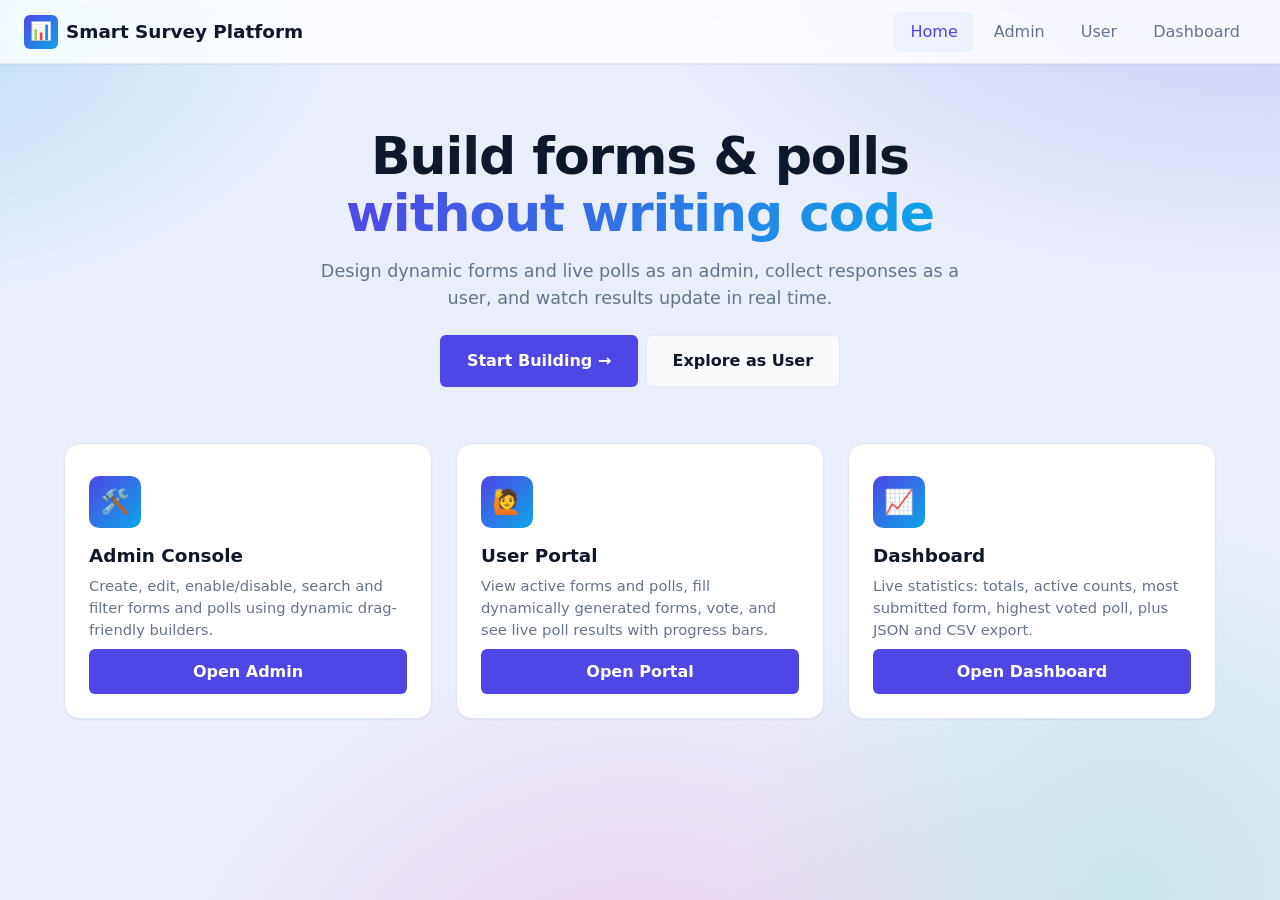
==== index.html @ 78880cef "Initial commit" ====
<!DOCTYPE html>
<html lang="en" data-theme="light">
  <head>
    <meta charset="UTF-8" />
    <meta name="viewport" content="width=device-width, initial-scale=1.0" />
    <title>Smart Survey, Forms &amp; Polling Platform</title>
    <link rel="stylesheet" href="css/style.css" />
  </head>
  <body>
    <!-- Top navigation shared across pages -->
    <header class="navbar">
      <a class="navbar__brand" href="index.html">
        <span class="navbar__logo" aria-hidden="true">📊</span>
        <span>Smart Survey Platform</span>
      </a>
      <nav class="navbar__links" aria-label="Primary">
        <a class="navbar__link" href="index.html" data-nav>Home</a>
        <a class="navbar__link" href="admin.html" data-nav>Admin</a>
        <a class="navbar__link" href="user.html" data-nav>User</a>
        <a class="navbar__link" href="dashboard.html" data-nav>Dashboard</a>
      </nav>
    </header>

    <main class="page">
      <!-- Hero -->
      <section class="hero">
        <h1 class="hero__title">
          Build forms &amp; polls
          <span class="hero__accent">without writing code</span>
        </h1>
        <p class="hero__subtitle">
          Design dynamic forms and live polls as an admin, collect responses as
          a user, and watch results update in real time.
        </p>
        <div class="hero__actions">
          <a class="btn btn--primary btn--lg" href="admin.html">Start Building →</a>
          <a class="btn btn--secondary btn--lg" href="user.html">Explore as User</a>
        </div>
      </section>

      <!-- Feature / destination cards -->
      <section class="tile-grid" aria-label="Choose a section">
        <article class="tile">
          <span class="tile__icon" aria-hidden="true">🛠️</span>
          <h3 class="tile__title">Admin Console</h3>
          <p class="tile__desc">
            Create, edit, enable/disable, search and filter forms and polls
            using dynamic drag-friendly builders.
          </p>
          <a class="btn btn--primary btn--block" href="admin.html">Open Admin</a>
        </article>

        <article class="tile">
          <span class="tile__icon" aria-hidden="true">🙋</span>
          <h3 class="tile__title">User Portal</h3>
          <p class="tile__desc">
            View active forms and polls, fill dynamically generated forms,
            vote, and see live poll results with progress bars.
          </p>
          <a class="btn btn--primary btn--block" href="user.html">Open Portal</a>
        </article>

        <article class="tile">
          <span class="tile__icon" aria-hidden="true">📈</span>
          <h3 class="tile__title">Dashboard</h3>
          <p class="tile__desc">
            Live statistics: totals, active counts, most submitted form,
            highest voted poll, plus JSON and CSV export.
          </p>
          <a class="btn btn--primary btn--block" href="dashboard.html">Open Dashboard</a>
        </article>
      </section>
    </main>

    <!-- Shared shell script (seed + theme + active nav). Loaded as a module. -->
    <script type="module" src="js/app.js"></script>
  </body>
</html>
---- css/style.css ----
/* =============================================================================
   style.css - Global styles shared across every page.
   Uses CSS variables (theming), Flexbox/Grid, and reusable class-based rules.
   ============================================================================= */

/* ---- Design tokens (light theme defaults) -------------------------------- */
:root {
  /* Colour palette */
  --color-primary: #4f46e5;
  --color-primary-dark: #4338ca;
  --color-primary-soft: #eef2ff;
  --color-info: #0ea5e9;
  --color-success: #16a34a;
  --color-warning: #d97706;
  --color-danger: #dc2626;

  /* Surfaces & text */
  --color-bg: #eaeefb;
  --color-surface: #ffffff;
  --color-surface-alt: #f8fafc;
  --color-border: #e2e8f0;
  --color-text: #0f172a;
  --color-text-muted: #64748b;

  /* Spacing scale */
  --space-xs: 0.25rem;
  --space-sm: 0.5rem;
  --space-md: 1rem;
  --space-lg: 1.5rem;
  --space-xl: 2rem;

  /* Radii & shadows */
  --radius-sm: 6px;
  --radius-md: 10px;
  --radius-lg: 16px;
  --shadow-sm: 0 1px 2px rgba(15, 23, 42, 0.06);
  --shadow-md: 0 6px 18px rgba(15, 23, 42, 0.08);
  --shadow-lg: 0 20px 40px rgba(15, 23, 42, 0.18);

  /* Layout */
  --navbar-height: 64px;
  --sidebar-width: 240px;
  --transition: 180ms ease;
  --font-sans: 'Segoe UI', system-ui, -apple-system, Roboto, Arial, sans-serif;
}

/* ---- Reset --------------------------------------------------------------- */
*,
*::before,
*::after {
  box-sizing: border-box;
  margin: 0;
  padding: 0;
}

html {
  font-size: 16px;
}

body {
  font-family: var(--font-sans);
  background-color: var(--color-bg);
  /* Colourful ambient gradient mesh so the page is never flat white. */
  background-image:
    radial-gradient(75rem 40rem at 100% -8%, rgba(99, 102, 241, 0.28), transparent 55%),
    radial-gradient(60rem 35rem at -12% 2%, rgba(14, 165, 233, 0.24), transparent 52%),
    radial-gradient(55rem 45rem at 50% 115%, rgba(236, 72, 153, 0.18), transparent 55%),
    radial-gradient(45rem 45rem at 88% 100%, rgba(16, 185, 129, 0.16), transparent 55%);
  background-attachment: fixed;
  color: var(--color-text);
  line-height: 1.5;
  min-height: 100vh;
  transition: background-color var(--transition), color var(--transition);
}

h1, h2, h3, h4 {
  line-height: 1.25;
  font-weight: 700;
}

a {
  color: inherit;
  text-decoration: none;
}

ul {
  list-style: none;
}

/* ---- Navbar -------------------------------------------------------------- */
.navbar {
  height: var(--navbar-height);
  background-color: color-mix(in srgb, var(--color-surface) 82%, transparent);
  backdrop-filter: saturate(180%) blur(12px);
  border-bottom: 1px solid var(--color-border);
  display: flex;
  align-items: center;
  justify-content: space-between;
  padding: 0 var(--space-lg);
  position: sticky;
  top: 0;
  z-index: 40;
  box-shadow: var(--shadow-sm);
}

.navbar__brand {
  display: flex;
  align-items: center;
  gap: var(--space-sm);
  font-weight: 700;
  font-size: 1.15rem;
}

.navbar__logo {
  width: 34px;
  height: 34px;
  display: grid;
  place-items: center;
  border-radius: var(--radius-sm);
  background: linear-gradient(135deg, var(--color-primary), var(--color-info));
  color: #fff;
  font-size: 1.1rem;
}

.navbar__links {
  display: flex;
  align-items: center;
  gap: var(--space-xs);
}

.navbar__link {
  padding: var(--space-sm) var(--space-md);
  border-radius: var(--radius-sm);
  color: var(--color-text-muted);
  font-weight: 500;
  transition: background-color var(--transition), color var(--transition);
}

.navbar__link:hover {
  background-color: var(--color-surface-alt);
  color: var(--color-text);
}

.navbar__link.is-active {
  background-color: var(--color-primary-soft);
  color: var(--color-primary);
}

/* ---- Buttons ------------------------------------------------------------- */
.btn {
  --btn-bg: var(--color-surface-alt);
  --btn-fg: var(--color-text);
  display: inline-flex;
  align-items: center;
  justify-content: center;
  gap: var(--space-xs);
  padding: 0.6rem 1.1rem;
  border: 1px solid transparent;
  border-radius: var(--radius-sm);
  background-color: var(--btn-bg);
  color: var(--btn-fg);
  font: inherit;
  font-weight: 600;
  cursor: pointer;
  transition: transform var(--transition), background-color var(--transition),
    box-shadow var(--transition), opacity var(--transition);
}

.btn:hover {
  transform: translateY(-1px);
  box-shadow: var(--shadow-sm);
}

.btn:active {
  transform: translateY(0);
}

.btn:disabled {
  opacity: 0.55;
  cursor: not-allowed;
  transform: none;
  box-shadow: none;
}

.btn--primary {
  --btn-bg: var(--color-primary);
  --btn-fg: #fff;
}
.btn--primary:hover {
  --btn-bg: var(--color-primary-dark);
}

.btn--secondary {
  --btn-bg: var(--color-surface-alt);
  --btn-fg: var(--color-text);
  border-color: var(--color-border);
}

.btn--danger {
  --btn-bg: var(--color-danger);
  --btn-fg: #fff;
}

.btn--sm {
  padding: 0.4rem 0.75rem;
  font-size: 0.85rem;
}

.btn--block {
  width: 100%;
}

.btn--icon {
  padding: 0.35rem 0.55rem;
  --btn-bg: transparent;
  border-color: var(--color-border);
  font-size: 0.9rem;
  line-height: 1;
}

.btn--icon.btn--danger {
  border-color: transparent;
}

/* ---- Form controls ------------------------------------------------------- */
.form-control {
  width: 100%;
  padding: 0.6rem 0.75rem;
  border: 1px solid var(--color-border);
  border-radius: var(--radius-sm);
  background-color: var(--color-surface);
  color: var(--color-text);
  font: inherit;
  transition: border-color var(--transition), box-shadow var(--transition);
}

.form-control:focus {
  outline: none;
  border-color: var(--color-primary);
  box-shadow: 0 0 0 3px var(--color-primary-soft);
}

textarea.form-control {
  resize: vertical;
}

.labeled {
  display: flex;
  flex-direction: column;
  gap: var(--space-xs);
}

.labeled__caption {
  font-size: 0.8rem;
  font-weight: 600;
  color: var(--color-text-muted);
}

.checkbox-inline {
  display: inline-flex;
  align-items: center;
  gap: var(--space-xs);
  cursor: pointer;
}

/* Radio / checkbox groups shared by builder and rendered forms */
.choice-group {
  display: flex;
  flex-direction: column;
  gap: var(--space-sm);
}

.choice {
  display: flex;
  align-items: center;
  gap: var(--space-sm);
  padding: 0.5rem 0.75rem;
  border: 1px solid var(--color-border);
  border-radius: var(--radius-sm);
  cursor: pointer;
  transition: border-color var(--transition), background-color var(--transition);
}

.choice:hover {
  border-color: var(--color-primary);
  background-color: var(--color-surface-alt);
}

/* ---- Rendered dynamic form fields --------------------------------------- */
.form-field {
  display: flex;
  flex-direction: column;
  gap: var(--space-xs);
  margin-bottom: var(--space-md);
}

.form-field__label {
  font-weight: 600;
  font-size: 0.9rem;
}

.form-field__error {
  color: var(--color-danger);
  font-size: 0.8rem;
  min-height: 1rem;
}

.form-field--error .form-control,
.form-field--error .choice-group {
  border-color: var(--color-danger);
}

/* ---- Pills / status badges ---------------------------------------------- */
.pill {
  display: inline-flex;
  align-items: center;
  padding: 0.15rem 0.6rem;
  border-radius: 999px;
  font-size: 0.75rem;
  font-weight: 700;
  text-transform: uppercase;
  letter-spacing: 0.03em;
}

.pill--active {
  background-color: rgba(22, 163, 74, 0.15);
  color: var(--color-success);
}

.pill--inactive {
  background-color: rgba(100, 116, 139, 0.15);
  color: var(--color-text-muted);
}

.pill--info {
  background-color: var(--color-primary-soft);
  color: var(--color-primary);
  text-transform: none;
  letter-spacing: 0;
}

.pill--expired {
  background-color: rgba(217, 119, 6, 0.16);
  color: var(--color-warning);
}

/* Schedule note shown on admin form cards */
.schedule {
  color: var(--color-text-muted);
}

.schedule--expired {
  color: var(--color-warning);
  font-weight: 600;
}

/* ---- Cards / lists ------------------------------------------------------- */
.page {
  max-width: 1200px;
  margin: 0 auto;
  padding: var(--space-xl) var(--space-lg);
}

.page__header {
  display: flex;
  align-items: center;
  justify-content: space-between;
  flex-wrap: wrap;
  gap: var(--space-md);
  margin-bottom: var(--space-lg);
}

.page__title {
  font-size: 1.6rem;
}

.page__subtitle {
  color: var(--color-text-muted);
  margin-top: var(--space-xs);
}

.empty-state {
  padding: var(--space-xl);
  text-align: center;
  color: var(--color-text-muted);
  background-color: var(--color-surface);
  border: 1px dashed var(--color-border);
  border-radius: var(--radius-md);
}

/* ---- Hero (landing) ------------------------------------------------------ */
.hero {
  position: relative;
  text-align: center;
  padding: var(--space-xl) var(--space-md) var(--space-lg);
  margin-bottom: var(--space-xl);
}

.hero__title {
  font-size: clamp(2rem, 5vw, 3.25rem);
  line-height: 1.1;
  letter-spacing: -0.02em;
  margin: 0 auto var(--space-md);
  max-width: 18ch;
}

/* Gradient-filled keyword inside the hero title */
.hero__accent {
  background: linear-gradient(120deg, var(--color-primary), var(--color-info));
  -webkit-background-clip: text;
  background-clip: text;
  -webkit-text-fill-color: transparent;
  color: transparent;
}

.hero__subtitle {
  color: var(--color-text-muted);
  font-size: 1.1rem;
  max-width: 60ch;
  margin: 0 auto var(--space-lg);
}

.hero__actions {
  display: flex;
  justify-content: center;
  flex-wrap: wrap;
  gap: var(--space-sm);
}

.btn--lg {
  padding: 0.8rem 1.6rem;
  font-size: 1rem;
}

/* ---- Shared tile / feature cards ---------------------------------------- */
.tile-grid {
  display: grid;
  grid-template-columns: repeat(auto-fit, minmax(280px, 1fr));
  gap: var(--space-lg);
}

.tile {
  position: relative;
  display: flex;
  flex-direction: column;
  gap: var(--space-sm);
  padding: var(--space-xl) var(--space-lg) var(--space-lg);
  background-color: var(--color-surface);
  border: 1px solid var(--color-border);
  border-radius: var(--radius-lg);
  box-shadow: var(--shadow-sm);
  overflow: hidden;
  transition: box-shadow var(--transition), transform var(--transition),
    border-color var(--transition);
}

/* Accent bar that reveals on hover */
.tile::before {
  content: '';
  position: absolute;
  inset: 0 0 auto 0;
  height: 4px;
  background: linear-gradient(90deg, var(--color-primary), var(--color-info));
  transform: scaleX(0);
  transform-origin: left;
  transition: transform var(--transition);
}

.tile:hover {
  box-shadow: var(--shadow-md);
  transform: translateY(-4px);
  border-color: transparent;
}

.tile:hover::before {
  transform: scaleX(1);
}

/* Circular gradient icon badge for feature cards */
.tile__icon {
  width: 52px;
  height: 52px;
  display: grid;
  place-items: center;
  border-radius: var(--radius-md);
  font-size: 1.5rem;
  background: linear-gradient(135deg, var(--color-primary), var(--color-info));
  color: #fff;
  margin-bottom: var(--space-sm);
}

.tile__title {
  font-size: 1.15rem;
}

.tile__desc {
  color: var(--color-text-muted);
  font-size: 0.92rem;
  flex: 1;
}

.tile .btn {
  margin-top: auto;
}

/* ---- Toolbar (search + filter) ------------------------------------------ */
.toolbar {
  display: flex;
  flex-wrap: wrap;
  align-items: center;
  gap: var(--space-md);
  margin-bottom: var(--space-lg);
}

.toolbar__search {
  flex: 1 1 240px;
}

.toolbar__filter {
  flex: 0 0 auto;
  min-width: 150px;
}

/* ---- Modal --------------------------------------------------------------- */
.modal-overlay {
  position: fixed;
  inset: 0;
  background-color: rgba(15, 23, 42, 0.55);
  display: grid;
  place-items: center;
  padding: var(--space-lg);
  z-index: 60;
  opacity: 0;
  transition: opacity var(--transition);
}

.modal-overlay--visible {
  opacity: 1;
}

.modal__dialog {
  width: min(720px, 100%);
  max-height: 90vh;
  display: flex;
  flex-direction: column;
  background-color: var(--color-surface);
  border-radius: var(--radius-lg);
  box-shadow: var(--shadow-lg);
  transform: translateY(12px) scale(0.98);
  transition: transform var(--transition);
}

.modal-overlay--visible .modal__dialog {
  transform: translateY(0) scale(1);
}

.modal__header {
  display: flex;
  align-items: center;
  justify-content: space-between;
  padding: var(--space-lg);
  border-bottom: 1px solid var(--color-border);
}

.modal__title {
  font-size: 1.2rem;
}

.modal__body {
  padding: var(--space-lg);
  overflow-y: auto;
}

.modal__footer {
  display: flex;
  justify-content: flex-end;
  gap: var(--space-sm);
  padding: var(--space-lg);
  border-top: 1px solid var(--color-border);
}

/* ---- Toast notifications ------------------------------------------------- */
.toast-container {
  position: fixed;
  top: var(--space-lg);
  right: var(--space-lg);
  display: flex;
  flex-direction: column;
  gap: var(--space-sm);
  z-index: 80;
}

.toast {
  min-width: 240px;
  max-width: 360px;
  padding: 0.8rem 1rem;
  border-radius: var(--radius-md);
  background-color: var(--color-surface);
  color: var(--color-text);
  box-shadow: var(--shadow-md);
  border-left: 4px solid var(--color-info);
  opacity: 0;
  transform: translateX(120%);
  transition: transform var(--transition), opacity var(--transition);
}

.toast--visible {
  opacity: 1;
  transform: translateX(0);
}

.toast--success { border-left-color: var(--color-success); }
.toast--error { border-left-color: var(--color-danger); }
.toast--warning { border-left-color: var(--color-warning); }
.toast--info { border-left-color: var(--color-info); }

/* ---- Utility helpers ----------------------------------------------------- */
[hidden] {
  display: none !important;
}

/* ---- Responsive ---------------------------------------------------------- */
@media (max-width: 640px) {
  .navbar {
    padding: 0 var(--space-md);
  }
  .navbar__link {
    padding: var(--space-xs) var(--space-sm);
    font-size: 0.9rem;
  }
  .page {
    padding: var(--space-lg) var(--space-md);
  }
  .modal__footer {
    flex-direction: column-reverse;
  }
  .modal__footer .btn {
    width: 100%;
  }
}
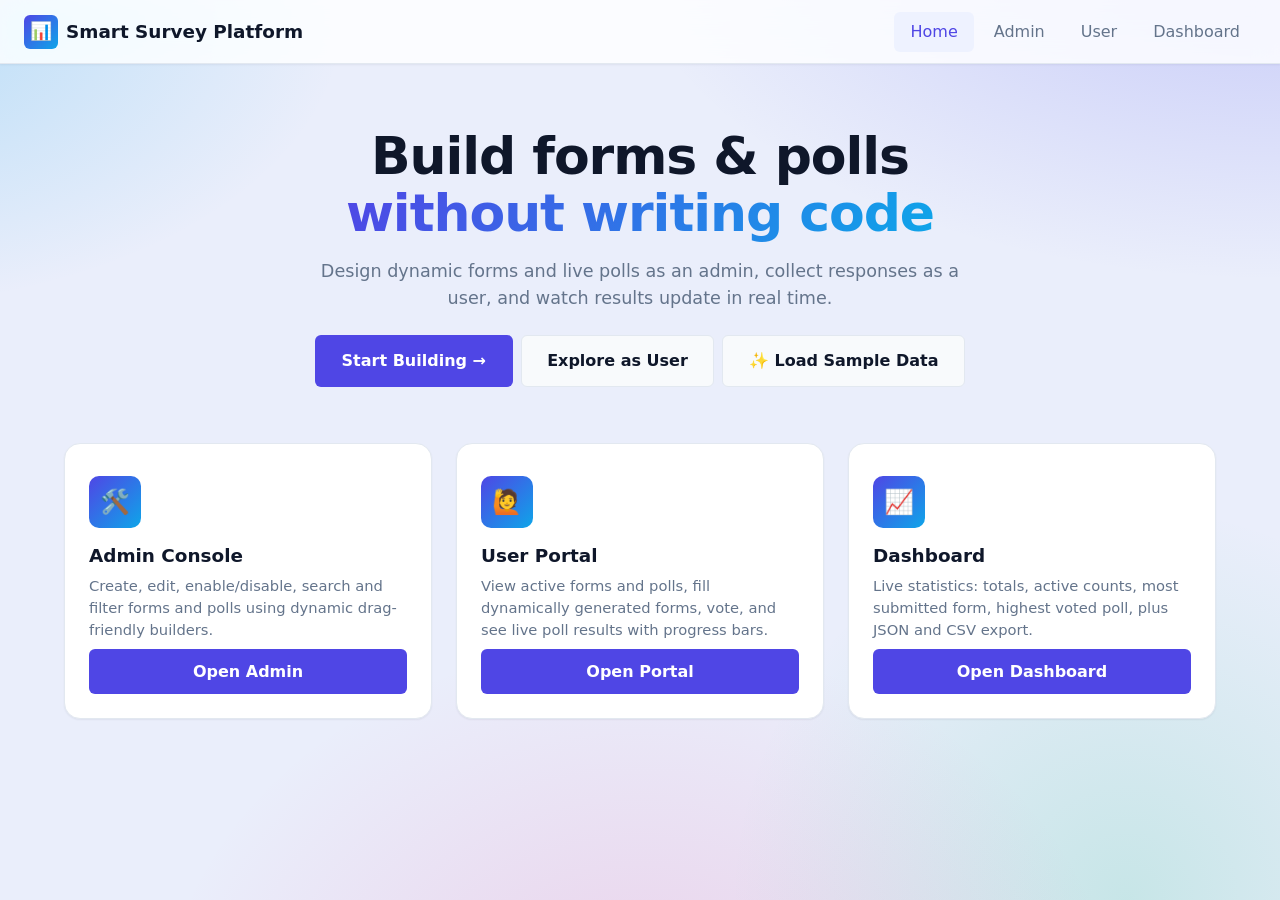
==== commit e5f727da: "Add "Load Sample Data" button and live cross-tab refresh - New home.js wires a hero button that, aft" ====
--- a/index.html
+++ b/index.html
@@ -35,6 +35,9 @@
         <div class="hero__actions">
           <a class="btn btn--primary btn--lg" href="admin.html">Start Building →</a>
           <a class="btn btn--secondary btn--lg" href="user.html">Explore as User</a>
+          <button class="btn btn--secondary btn--lg" type="button" id="loadSampleBtn">
+            ✨ Load Sample Data
+          </button>
         </div>
       </section>
 
@@ -72,7 +75,7 @@
       </section>
     </main>
 
-    <!-- Shared shell script (seed + theme + active nav). Loaded as a module. -->
-    <script type="module" src="js/app.js"></script>
+    <!-- Home controller (imports app.js for the shared shell). -->
+    <script type="module" src="js/home.js"></script>
   </body>
 </html>
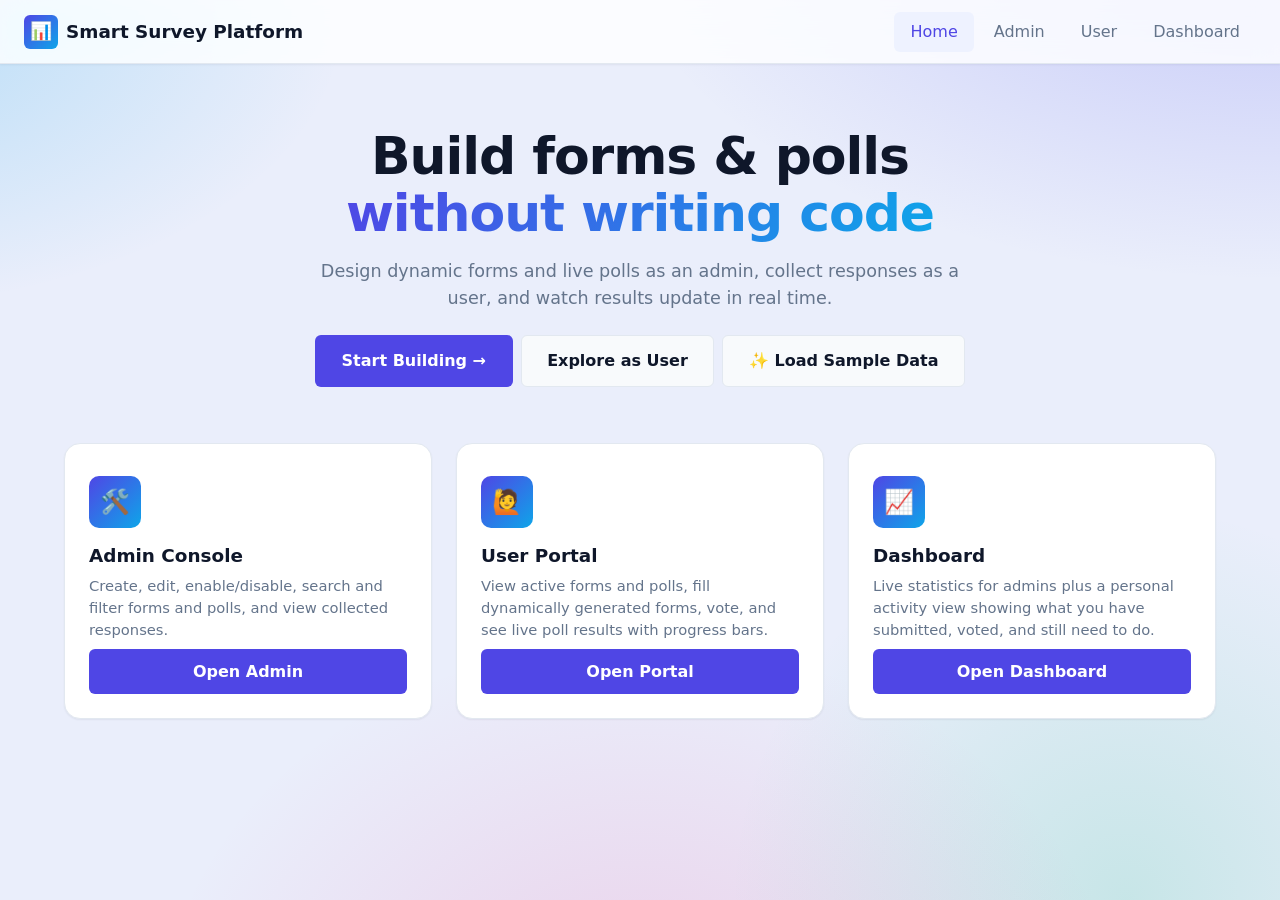
==== commit 8a685b86: "Add limited submissions, restructure into role folders, remove auto-seed Features - New "Limited" su" ====
--- a/index.html
+++ b/index.html
@@ -4,7 +4,7 @@
     <meta charset="UTF-8" />
     <meta name="viewport" content="width=device-width, initial-scale=1.0" />
     <title>Smart Survey, Forms &amp; Polling Platform</title>
-    <link rel="stylesheet" href="css/style.css" />
+    <link rel="stylesheet" href="shared/css/style.css" />
   </head>
   <body>
     <!-- Top navigation shared across pages -->
@@ -15,9 +15,9 @@
       </a>
       <nav class="navbar__links" aria-label="Primary">
         <a class="navbar__link" href="index.html" data-nav>Home</a>
-        <a class="navbar__link" href="admin.html" data-nav>Admin</a>
-        <a class="navbar__link" href="user.html" data-nav>User</a>
-        <a class="navbar__link" href="dashboard.html" data-nav>Dashboard</a>
+        <a class="navbar__link" href="admin/html/admin.html" data-nav>Admin</a>
+        <a class="navbar__link" href="user/html/user.html" data-nav>User</a>
+        <a class="navbar__link" href="dashboard/html/dashboard.html" data-nav>Dashboard</a>
       </nav>
     </header>
 
@@ -33,8 +33,8 @@
           a user, and watch results update in real time.
         </p>
         <div class="hero__actions">
-          <a class="btn btn--primary btn--lg" href="admin.html">Start Building →</a>
-          <a class="btn btn--secondary btn--lg" href="user.html">Explore as User</a>
+          <a class="btn btn--primary btn--lg" href="admin/html/admin.html">Start Building →</a>
+          <a class="btn btn--secondary btn--lg" href="user/html/user.html">Explore as User</a>
           <button class="btn btn--secondary btn--lg" type="button" id="loadSampleBtn">
             ✨ Load Sample Data
           </button>
@@ -47,10 +47,10 @@
           <span class="tile__icon" aria-hidden="true">🛠️</span>
           <h3 class="tile__title">Admin Console</h3>
           <p class="tile__desc">
-            Create, edit, enable/disable, search and filter forms and polls
-            using dynamic drag-friendly builders.
+            Create, edit, enable/disable, search and filter forms and polls,
+            and view collected responses.
           </p>
-          <a class="btn btn--primary btn--block" href="admin.html">Open Admin</a>
+          <a class="btn btn--primary btn--block" href="admin/html/admin.html">Open Admin</a>
         </article>
 
         <article class="tile">
@@ -60,22 +60,22 @@
             View active forms and polls, fill dynamically generated forms,
             vote, and see live poll results with progress bars.
           </p>
-          <a class="btn btn--primary btn--block" href="user.html">Open Portal</a>
+          <a class="btn btn--primary btn--block" href="user/html/user.html">Open Portal</a>
         </article>
 
         <article class="tile">
           <span class="tile__icon" aria-hidden="true">📈</span>
           <h3 class="tile__title">Dashboard</h3>
           <p class="tile__desc">
-            Live statistics: totals, active counts, most submitted form,
-            highest voted poll, plus JSON and CSV export.
+            Live statistics for admins plus a personal activity view showing
+            what you have submitted, voted, and still need to do.
           </p>
-          <a class="btn btn--primary btn--block" href="dashboard.html">Open Dashboard</a>
+          <a class="btn btn--primary btn--block" href="dashboard/html/dashboard.html">Open Dashboard</a>
         </article>
       </section>
     </main>
 
     <!-- Home controller (imports app.js for the shared shell). -->
-    <script type="module" src="js/home.js"></script>
+    <script type="module" src="shared/js/home.js"></script>
   </body>
 </html>
--- a/shared/css/style.css
+++ b/shared/css/style.css
@@ -0,0 +1,746 @@
+/* =============================================================================
+   style.css - Global styles shared across every page.
+   Uses CSS variables (theming), Flexbox/Grid, and reusable class-based rules.
+   ============================================================================= */
+
+/* ---- Design tokens (light theme defaults) -------------------------------- */
+:root {
+  /* Colour palette */
+  --color-primary: #4f46e5;
+  --color-primary-dark: #4338ca;
+  --color-primary-soft: #eef2ff;
+  --color-info: #0ea5e9;
+  --color-success: #16a34a;
+  --color-warning: #d97706;
+  --color-danger: #dc2626;
+
+  /* Surfaces & text */
+  --color-bg: #eaeefb;
+  --color-surface: #ffffff;
+  --color-surface-alt: #f8fafc;
+  --color-border: #e2e8f0;
+  --color-text: #0f172a;
+  --color-text-muted: #64748b;
+
+  /* Spacing scale */
+  --space-xs: 0.25rem;
+  --space-sm: 0.5rem;
+  --space-md: 1rem;
+  --space-lg: 1.5rem;
+  --space-xl: 2rem;
+
+  /* Radii & shadows */
+  --radius-sm: 6px;
+  --radius-md: 10px;
+  --radius-lg: 16px;
+  --shadow-sm: 0 1px 2px rgba(15, 23, 42, 0.06);
+  --shadow-md: 0 6px 18px rgba(15, 23, 42, 0.08);
+  --shadow-lg: 0 20px 40px rgba(15, 23, 42, 0.18);
+
+  /* Layout */
+  --navbar-height: 64px;
+  --sidebar-width: 240px;
+  --transition: 180ms ease;
+  --font-sans: 'Segoe UI', system-ui, -apple-system, Roboto, Arial, sans-serif;
+}
+
+/* ---- Reset --------------------------------------------------------------- */
+*,
+*::before,
+*::after {
+  box-sizing: border-box;
+  margin: 0;
+  padding: 0;
+}
+
+html {
+  font-size: 16px;
+}
+
+body {
+  font-family: var(--font-sans);
+  background-color: var(--color-bg);
+  /* Colourful ambient gradient mesh so the page is never flat white. */
+  background-image:
+    radial-gradient(75rem 40rem at 100% -8%, rgba(99, 102, 241, 0.28), transparent 55%),
+    radial-gradient(60rem 35rem at -12% 2%, rgba(14, 165, 233, 0.24), transparent 52%),
+    radial-gradient(55rem 45rem at 50% 115%, rgba(236, 72, 153, 0.18), transparent 55%),
+    radial-gradient(45rem 45rem at 88% 100%, rgba(16, 185, 129, 0.16), transparent 55%);
+  background-attachment: fixed;
+  color: var(--color-text);
+  line-height: 1.5;
+  min-height: 100vh;
+  transition: background-color var(--transition), color var(--transition);
+}
+
+h1, h2, h3, h4 {
+  line-height: 1.25;
+  font-weight: 700;
+}
+
+a {
+  color: inherit;
+  text-decoration: none;
+}
+
+ul {
+  list-style: none;
+}
+
+/* ---- Navbar -------------------------------------------------------------- */
+.navbar {
+  height: var(--navbar-height);
+  background-color: color-mix(in srgb, var(--color-surface) 82%, transparent);
+  backdrop-filter: saturate(180%) blur(12px);
+  border-bottom: 1px solid var(--color-border);
+  display: flex;
+  align-items: center;
+  justify-content: space-between;
+  padding: 0 var(--space-lg);
+  position: sticky;
+  top: 0;
+  z-index: 40;
+  box-shadow: var(--shadow-sm);
+}
+
+.navbar__brand {
+  display: flex;
+  align-items: center;
+  gap: var(--space-sm);
+  font-weight: 700;
+  font-size: 1.15rem;
+}
+
+.navbar__logo {
+  width: 34px;
+  height: 34px;
+  display: grid;
+  place-items: center;
+  border-radius: var(--radius-sm);
+  background: linear-gradient(135deg, var(--color-primary), var(--color-info));
+  color: #fff;
+  font-size: 1.1rem;
+}
+
+.navbar__links {
+  display: flex;
+  align-items: center;
+  gap: var(--space-xs);
+}
+
+.navbar__link {
+  padding: var(--space-sm) var(--space-md);
+  border-radius: var(--radius-sm);
+  color: var(--color-text-muted);
+  font-weight: 500;
+  transition: background-color var(--transition), color var(--transition);
+}
+
+.navbar__link:hover {
+  background-color: var(--color-surface-alt);
+  color: var(--color-text);
+}
+
+.navbar__link.is-active {
+  background-color: var(--color-primary-soft);
+  color: var(--color-primary);
+}
+
+/* ---- Buttons ------------------------------------------------------------- */
+.btn {
+  --btn-bg: var(--color-surface-alt);
+  --btn-fg: var(--color-text);
+  display: inline-flex;
+  align-items: center;
+  justify-content: center;
+  gap: var(--space-xs);
+  padding: 0.6rem 1.1rem;
+  border: 1px solid transparent;
+  border-radius: var(--radius-sm);
+  background-color: var(--btn-bg);
+  color: var(--btn-fg);
+  font: inherit;
+  font-weight: 600;
+  cursor: pointer;
+  transition: transform var(--transition), background-color var(--transition),
+    box-shadow var(--transition), opacity var(--transition);
+}
+
+.btn:hover {
+  transform: translateY(-1px);
+  box-shadow: var(--shadow-sm);
+}
+
+.btn:active {
+  transform: translateY(0);
+}
+
+.btn:disabled {
+  opacity: 0.55;
+  cursor: not-allowed;
+  transform: none;
+  box-shadow: none;
+}
+
+.btn--primary {
+  --btn-bg: var(--color-primary);
+  --btn-fg: #fff;
+}
+.btn--primary:hover {
+  --btn-bg: var(--color-primary-dark);
+}
+
+.btn--secondary {
+  --btn-bg: var(--color-surface-alt);
+  --btn-fg: var(--color-text);
+  border-color: var(--color-border);
+}
+
+.btn--danger {
+  --btn-bg: var(--color-danger);
+  --btn-fg: #fff;
+}
+
+.btn--sm {
+  padding: 0.4rem 0.75rem;
+  font-size: 0.85rem;
+}
+
+.btn--block {
+  width: 100%;
+}
+
+.btn--icon {
+  padding: 0.35rem 0.55rem;
+  --btn-bg: transparent;
+  border-color: var(--color-border);
+  font-size: 0.9rem;
+  line-height: 1;
+}
+
+.btn--icon.btn--danger {
+  border-color: transparent;
+}
+
+/* ---- Form controls ------------------------------------------------------- */
+.form-control {
+  width: 100%;
+  padding: 0.6rem 0.75rem;
+  border: 1px solid var(--color-border);
+  border-radius: var(--radius-sm);
+  background-color: var(--color-surface);
+  color: var(--color-text);
+  font: inherit;
+  transition: border-color var(--transition), box-shadow var(--transition);
+}
+
+.form-control:focus {
+  outline: none;
+  border-color: var(--color-primary);
+  box-shadow: 0 0 0 3px var(--color-primary-soft);
+}
+
+textarea.form-control {
+  resize: vertical;
+}
+
+.labeled {
+  display: flex;
+  flex-direction: column;
+  gap: var(--space-xs);
+}
+
+.labeled__caption {
+  font-size: 0.8rem;
+  font-weight: 600;
+  color: var(--color-text-muted);
+}
+
+.checkbox-inline {
+  display: inline-flex;
+  align-items: center;
+  gap: var(--space-xs);
+  cursor: pointer;
+}
+
+/* Radio / checkbox groups shared by builder and rendered forms */
+.choice-group {
+  display: flex;
+  flex-direction: column;
+  gap: var(--space-sm);
+}
+
+.choice {
+  display: flex;
+  align-items: center;
+  gap: var(--space-sm);
+  padding: 0.5rem 0.75rem;
+  border: 1px solid var(--color-border);
+  border-radius: var(--radius-sm);
+  cursor: pointer;
+  transition: border-color var(--transition), background-color var(--transition);
+}
+
+.choice:hover {
+  border-color: var(--color-primary);
+  background-color: var(--color-surface-alt);
+}
+
+/* ---- Rendered dynamic form fields --------------------------------------- */
+.form-field {
+  display: flex;
+  flex-direction: column;
+  gap: var(--space-xs);
+  margin-bottom: var(--space-md);
+}
+
+.form-field__label {
+  font-weight: 600;
+  font-size: 0.9rem;
+}
+
+.form-field__error {
+  color: var(--color-danger);
+  font-size: 0.8rem;
+  min-height: 1rem;
+}
+
+.form-field--error .form-control,
+.form-field--error .choice-group {
+  border-color: var(--color-danger);
+}
+
+/* ---- Pills / status badges ---------------------------------------------- */
+.pill {
+  display: inline-flex;
+  align-items: center;
+  padding: 0.15rem 0.6rem;
+  border-radius: 999px;
+  font-size: 0.75rem;
+  font-weight: 700;
+  text-transform: uppercase;
+  letter-spacing: 0.03em;
+}
+
+.pill--active {
+  background-color: rgba(22, 163, 74, 0.15);
+  color: var(--color-success);
+}
+
+.pill--inactive {
+  background-color: rgba(100, 116, 139, 0.15);
+  color: var(--color-text-muted);
+}
+
+.pill--info {
+  background-color: var(--color-primary-soft);
+  color: var(--color-primary);
+  text-transform: none;
+  letter-spacing: 0;
+}
+
+.pill--expired {
+  background-color: rgba(217, 119, 6, 0.16);
+  color: var(--color-warning);
+}
+
+/* Schedule note shown on admin form cards */
+.schedule {
+  color: var(--color-text-muted);
+}
+
+.schedule--expired {
+  color: var(--color-warning);
+  font-weight: 600;
+}
+
+/* ---- Tabs (shared: user portal + dashboard) ----------------------------- */
+.tabs {
+  display: inline-flex;
+  gap: var(--space-xs);
+  padding: var(--space-xs);
+  background-color: var(--color-surface);
+  border: 1px solid var(--color-border);
+  border-radius: var(--radius-md);
+}
+
+.tab {
+  display: inline-flex;
+  align-items: center;
+  gap: var(--space-sm);
+  padding: 0.5rem 1.1rem;
+  border: none;
+  border-radius: var(--radius-sm);
+  background: transparent;
+  color: var(--color-text-muted);
+  font: inherit;
+  font-weight: 600;
+  cursor: pointer;
+  transition: background-color var(--transition), color var(--transition);
+}
+
+.tab:hover {
+  color: var(--color-text);
+}
+
+.tab.is-active {
+  background-color: var(--color-primary);
+  color: #fff;
+}
+
+/* Count bubble inside a tab */
+.tab__count {
+  display: inline-grid;
+  place-items: center;
+  min-width: 1.4rem;
+  height: 1.4rem;
+  padding: 0 0.35rem;
+  border-radius: 999px;
+  background-color: var(--color-surface-alt);
+  color: var(--color-text-muted);
+  font-size: 0.75rem;
+  font-weight: 700;
+}
+
+.tab.is-active .tab__count {
+  background-color: rgba(255, 255, 255, 0.25);
+  color: #fff;
+}
+
+/* ---- Section groupings (admin lists + user portal) ---------------------- */
+.list-group,
+.user-section {
+  margin-bottom: var(--space-xl);
+}
+
+.list-group__title,
+.user-section__title {
+  font-size: 1rem;
+  color: var(--color-text-muted);
+  text-transform: uppercase;
+  letter-spacing: 0.04em;
+  margin-bottom: var(--space-md);
+  padding-bottom: var(--space-xs);
+  border-bottom: 1px solid var(--color-border);
+}
+
+/* ---- Data table (admin responses viewer) -------------------------------- */
+.table-wrap {
+  overflow-x: auto;
+}
+
+.table-summary {
+  color: var(--color-text-muted);
+  font-size: 0.85rem;
+  margin-bottom: var(--space-sm);
+}
+
+.data-table {
+  width: 100%;
+  border-collapse: collapse;
+  font-size: 0.9rem;
+}
+
+.data-table th,
+.data-table td {
+  text-align: left;
+  padding: 0.55rem 0.75rem;
+  border-bottom: 1px solid var(--color-border);
+  white-space: nowrap;
+}
+
+.data-table th {
+  background-color: var(--color-surface-alt);
+  font-weight: 700;
+  position: sticky;
+  top: 0;
+}
+
+.data-table tbody tr:hover {
+  background-color: var(--color-surface-alt);
+}
+
+/* ---- Cards / lists ------------------------------------------------------- */
+.page {
+  max-width: 1200px;
+  margin: 0 auto;
+  padding: var(--space-xl) var(--space-lg);
+}
+
+.page__header {
+  display: flex;
+  align-items: center;
+  justify-content: space-between;
+  flex-wrap: wrap;
+  gap: var(--space-md);
+  margin-bottom: var(--space-lg);
+}
+
+.page__title {
+  font-size: 1.6rem;
+}
+
+.page__subtitle {
+  color: var(--color-text-muted);
+  margin-top: var(--space-xs);
+}
+
+.empty-state {
+  padding: var(--space-xl);
+  text-align: center;
+  color: var(--color-text-muted);
+  background-color: var(--color-surface);
+  border: 1px dashed var(--color-border);
+  border-radius: var(--radius-md);
+}
+
+/* ---- Hero (landing) ------------------------------------------------------ */
+.hero {
+  position: relative;
+  text-align: center;
+  padding: var(--space-xl) var(--space-md) var(--space-lg);
+  margin-bottom: var(--space-xl);
+}
+
+.hero__title {
+  font-size: clamp(2rem, 5vw, 3.25rem);
+  line-height: 1.1;
+  letter-spacing: -0.02em;
+  margin: 0 auto var(--space-md);
+  max-width: 18ch;
+}
+
+/* Gradient-filled keyword inside the hero title */
+.hero__accent {
+  background: linear-gradient(120deg, var(--color-primary), var(--color-info));
+  -webkit-background-clip: text;
+  background-clip: text;
+  -webkit-text-fill-color: transparent;
+  color: transparent;
+}
+
+.hero__subtitle {
+  color: var(--color-text-muted);
+  font-size: 1.1rem;
+  max-width: 60ch;
+  margin: 0 auto var(--space-lg);
+}
+
+.hero__actions {
+  display: flex;
+  justify-content: center;
+  flex-wrap: wrap;
+  gap: var(--space-sm);
+}
+
+.btn--lg {
+  padding: 0.8rem 1.6rem;
+  font-size: 1rem;
+}
+
+/* ---- Shared tile / feature cards ---------------------------------------- */
+.tile-grid {
+  display: grid;
+  grid-template-columns: repeat(auto-fit, minmax(280px, 1fr));
+  gap: var(--space-lg);
+}
+
+.tile {
+  position: relative;
+  display: flex;
+  flex-direction: column;
+  gap: var(--space-sm);
+  padding: var(--space-xl) var(--space-lg) var(--space-lg);
+  background-color: var(--color-surface);
+  border: 1px solid var(--color-border);
+  border-radius: var(--radius-lg);
+  box-shadow: var(--shadow-sm);
+  overflow: hidden;
+  transition: box-shadow var(--transition), transform var(--transition),
+    border-color var(--transition);
+}
+
+/* Accent bar that reveals on hover */
+.tile::before {
+  content: '';
+  position: absolute;
+  inset: 0 0 auto 0;
+  height: 4px;
+  background: linear-gradient(90deg, var(--color-primary), var(--color-info));
+  transform: scaleX(0);
+  transform-origin: left;
+  transition: transform var(--transition);
+}
+
+.tile:hover {
+  box-shadow: var(--shadow-md);
+  transform: translateY(-4px);
+  border-color: transparent;
+}
+
+.tile:hover::before {
+  transform: scaleX(1);
+}
+
+/* Circular gradient icon badge for feature cards */
+.tile__icon {
+  width: 52px;
+  height: 52px;
+  display: grid;
+  place-items: center;
+  border-radius: var(--radius-md);
+  font-size: 1.5rem;
+  background: linear-gradient(135deg, var(--color-primary), var(--color-info));
+  color: #fff;
+  margin-bottom: var(--space-sm);
+}
+
+.tile__title {
+  font-size: 1.15rem;
+}
+
+.tile__desc {
+  color: var(--color-text-muted);
+  font-size: 0.92rem;
+  flex: 1;
+}
+
+.tile .btn {
+  margin-top: auto;
+}
+
+/* ---- Toolbar (search + filter) ------------------------------------------ */
+.toolbar {
+  display: flex;
+  flex-wrap: wrap;
+  align-items: center;
+  gap: var(--space-md);
+  margin-bottom: var(--space-lg);
+}
+
+.toolbar__search {
+  flex: 1 1 240px;
+}
+
+.toolbar__filter {
+  flex: 0 0 auto;
+  min-width: 150px;
+}
+
+/* ---- Modal --------------------------------------------------------------- */
+.modal-overlay {
+  position: fixed;
+  inset: 0;
+  background-color: rgba(15, 23, 42, 0.55);
+  display: grid;
+  place-items: center;
+  padding: var(--space-lg);
+  z-index: 60;
+  opacity: 0;
+  transition: opacity var(--transition);
+}
+
+.modal-overlay--visible {
+  opacity: 1;
+}
+
+.modal__dialog {
+  width: min(720px, 100%);
+  max-height: 90vh;
+  display: flex;
+  flex-direction: column;
+  background-color: var(--color-surface);
+  border-radius: var(--radius-lg);
+  box-shadow: var(--shadow-lg);
+  transform: translateY(12px) scale(0.98);
+  transition: transform var(--transition);
+}
+
+.modal-overlay--visible .modal__dialog {
+  transform: translateY(0) scale(1);
+}
+
+.modal__header {
+  display: flex;
+  align-items: center;
+  justify-content: space-between;
+  padding: var(--space-lg);
+  border-bottom: 1px solid var(--color-border);
+}
+
+.modal__title {
+  font-size: 1.2rem;
+}
+
+.modal__body {
+  padding: var(--space-lg);
+  overflow-y: auto;
+}
+
+.modal__footer {
+  display: flex;
+  justify-content: flex-end;
+  gap: var(--space-sm);
+  padding: var(--space-lg);
+  border-top: 1px solid var(--color-border);
+}
+
+/* ---- Toast notifications ------------------------------------------------- */
+.toast-container {
+  position: fixed;
+  top: var(--space-lg);
+  right: var(--space-lg);
+  display: flex;
+  flex-direction: column;
+  gap: var(--space-sm);
+  z-index: 80;
+}
+
+.toast {
+  min-width: 240px;
+  max-width: 360px;
+  padding: 0.8rem 1rem;
+  border-radius: var(--radius-md);
+  background-color: var(--color-surface);
+  color: var(--color-text);
+  box-shadow: var(--shadow-md);
+  border-left: 4px solid var(--color-info);
+  opacity: 0;
+  transform: translateX(120%);
+  transition: transform var(--transition), opacity var(--transition);
+}
+
+.toast--visible {
+  opacity: 1;
+  transform: translateX(0);
+}
+
+.toast--success { border-left-color: var(--color-success); }
+.toast--error { border-left-color: var(--color-danger); }
+.toast--warning { border-left-color: var(--color-warning); }
+.toast--info { border-left-color: var(--color-info); }
+
+/* ---- Utility helpers ----------------------------------------------------- */
+[hidden] {
+  display: none !important;
+}
+
+/* ---- Responsive ---------------------------------------------------------- */
+@media (max-width: 640px) {
+  .navbar {
+    padding: 0 var(--space-md);
+  }
+  .navbar__link {
+    padding: var(--space-xs) var(--space-sm);
+    font-size: 0.9rem;
+  }
+  .page {
+    padding: var(--space-lg) var(--space-md);
+  }
+  .modal__footer {
+    flex-direction: column-reverse;
+  }
+  .modal__footer .btn {
+    width: 100%;
+  }
+}
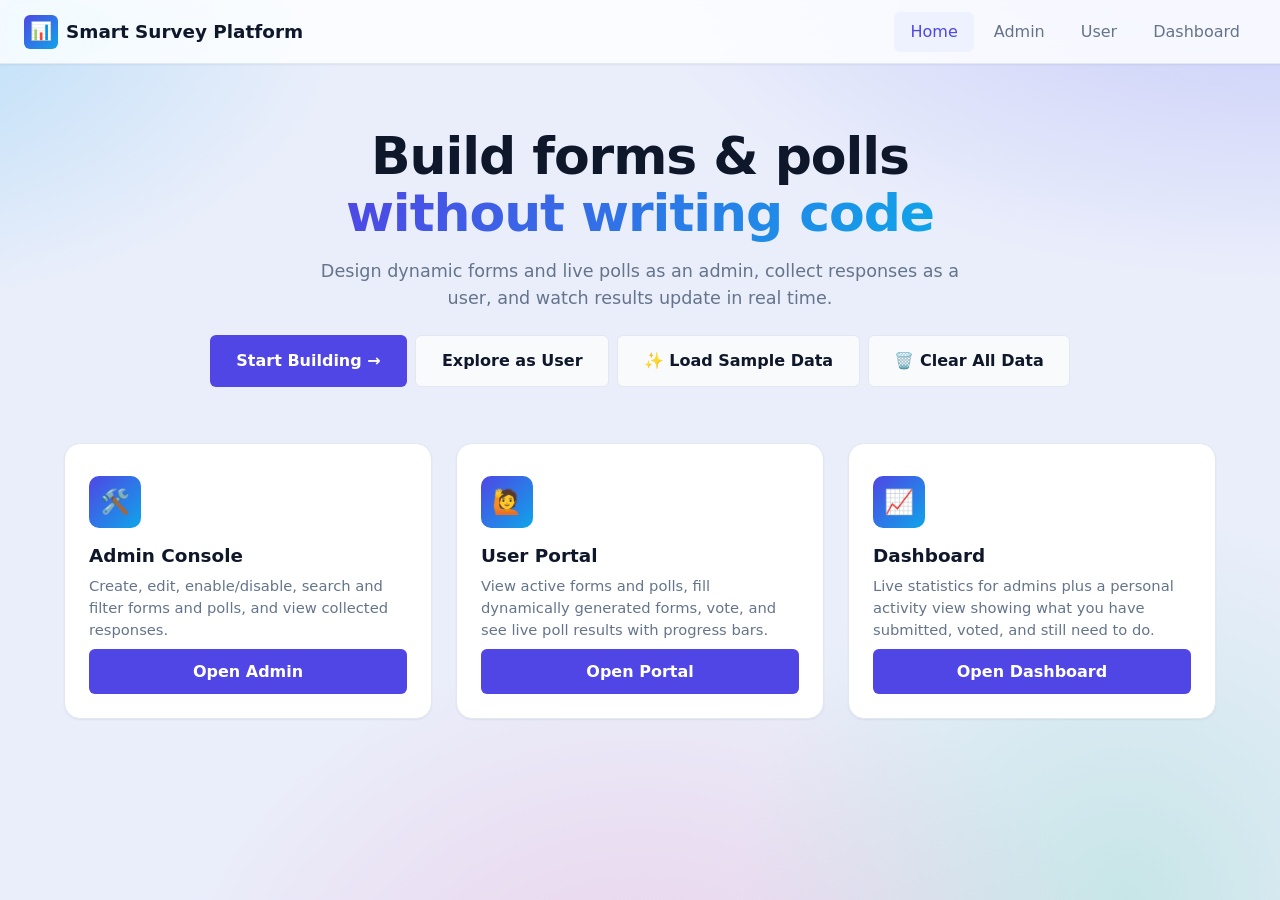
==== commit f52416d5: "Add "Clear All Data" button on home page The app no longer auto-loads sample data, but data seeded b" ====
--- a/index.html
+++ b/index.html
@@ -37,6 +37,9 @@
           <a class="btn btn--secondary btn--lg" href="user/html/user.html">Explore as User</a>
           <button class="btn btn--secondary btn--lg" type="button" id="loadSampleBtn">
             ✨ Load Sample Data
+          </button>
+          <button class="btn btn--secondary btn--lg" type="button" id="clearDataBtn">
+            🗑️ Clear All Data
           </button>
         </div>
       </section>
